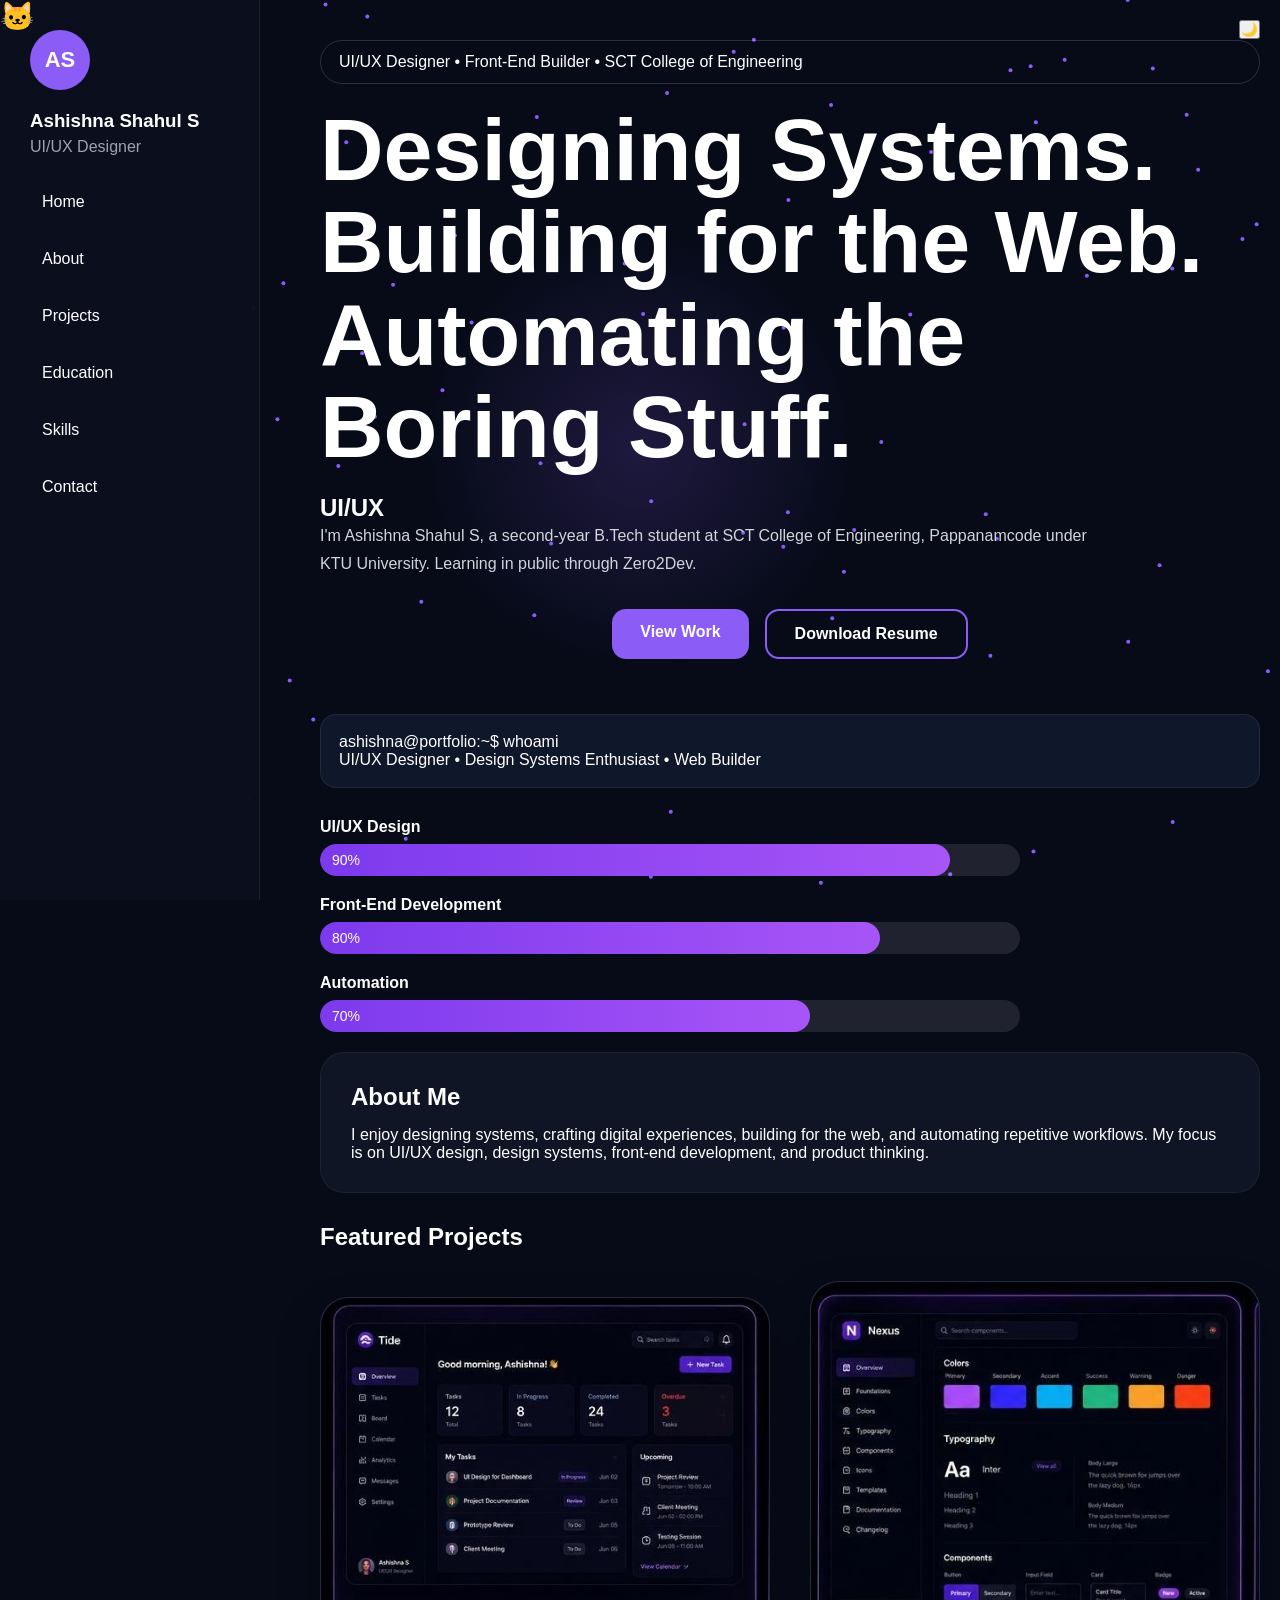
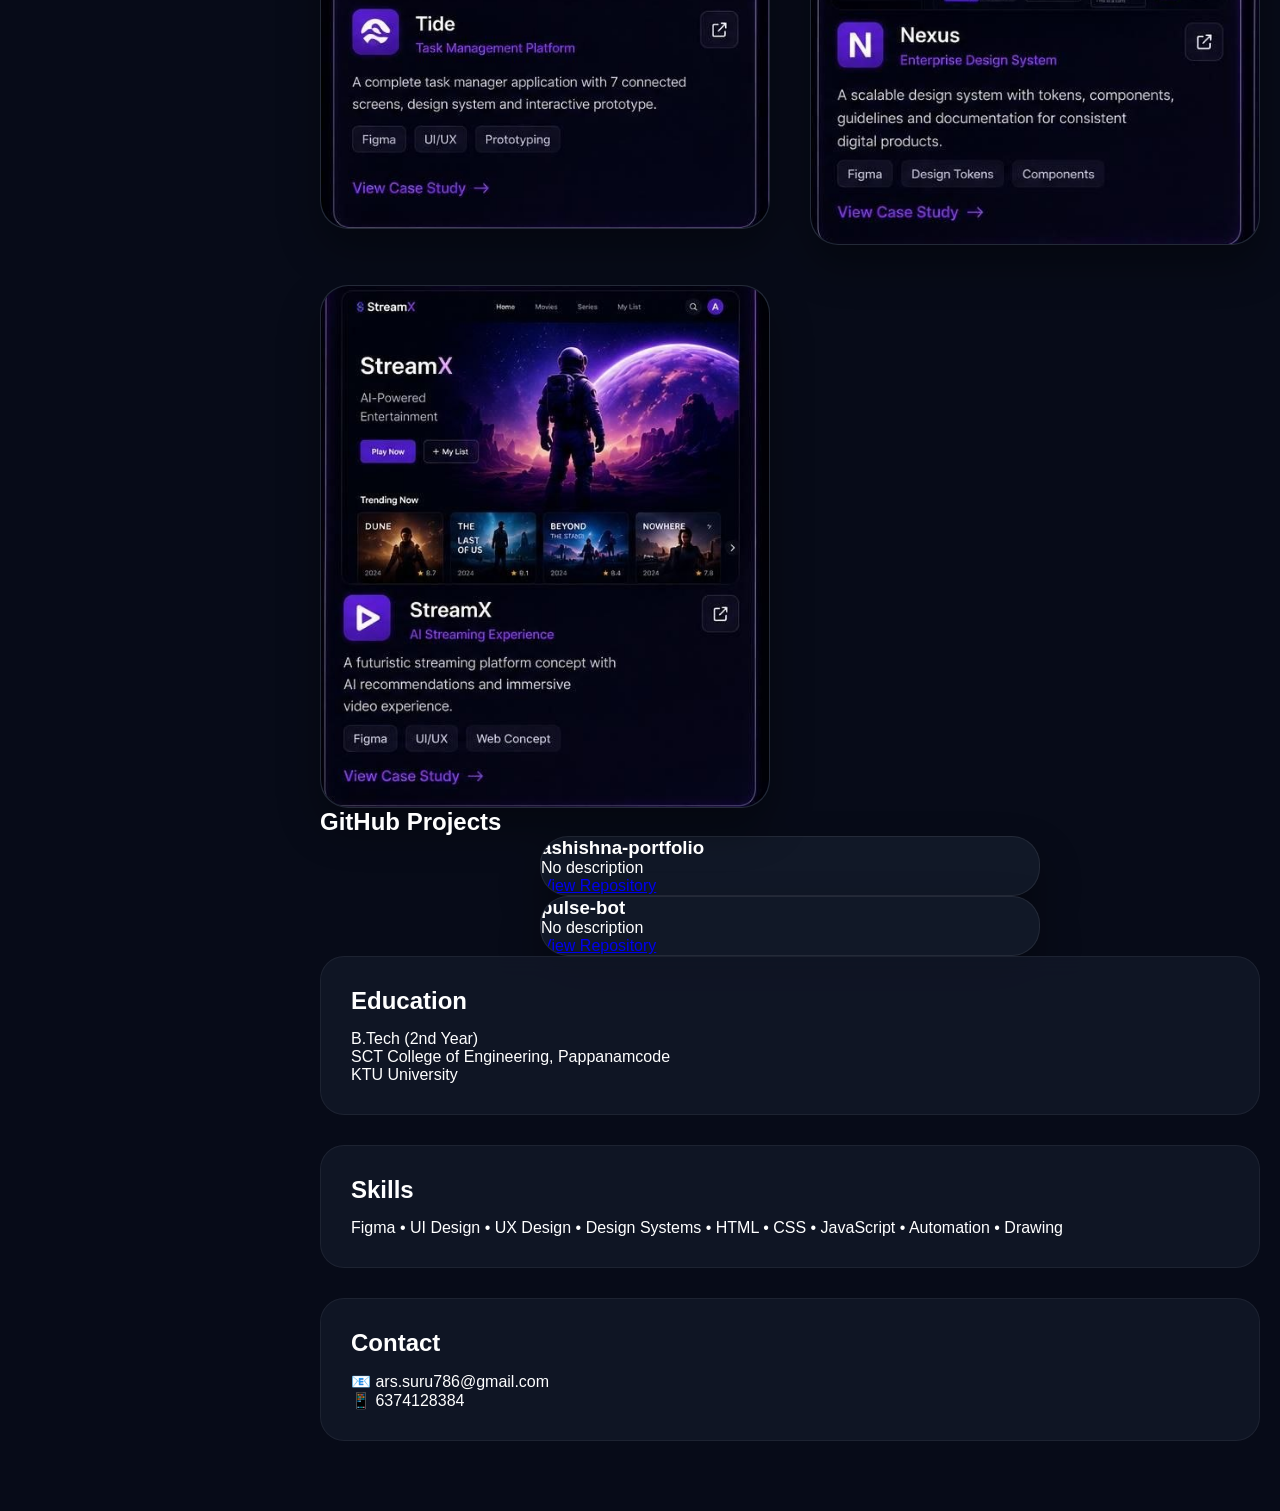
==== Ashishna_Portfolio_final/index.html @ 73d29919 "Added portfolio auto-update project" ====
<!DOCTYPE html>
<html lang="en">
<head>
<meta charset="UTF-8">
<meta name="viewport" content="width=device-width,initial-scale=1">
<title>Ashishna Shahul S | Ultimate Portfolio</title>
<link rel="stylesheet" href="style.css">
</head>
<body>
<div id="loader">Loading Ashishna's Portfolio...</div>
<canvas id="particles"></canvas>
<div id="cursor">🐱</div>
<div id="spotlight"></div>
<aside class="sidebar">
    <div class="logo">AS</div>

    <div class="profile">
        <h3>Ashishna Shahul S</h3>
        <p>UI/UX Designer</p>
    </div>

    <nav>
        <a href="#hero">Home</a>
        <a href="#about">About</a>
        <a href="#projects">Projects</a>
        <a href="#education">Education</a>
        <a href="#skills">Skills</a>
        <a href="#contact">Contact</a>
    </nav>
</aside>

<div class="content">

<button id="themeToggle">🌙</button>

<section id="hero" class="hero">
  
<div class="badge">UI/UX Designer • Front-End Builder • SCT College of Engineering</div>
<h1>Designing Systems.<br>Building for the Web.<br>Automating the Boring Stuff.</h1>
<h2 id="typing"></h2>
<p>I'm Ashishna Shahul S, a second-year B.Tech student at SCT College of Engineering, Pappanamcode under KTU University. Learning in public through Zero2Dev.</p>
<div class="hero-buttons">
    <a href="#projects" class="btn primary">View Work</a>
    <a href="resume.pdf" class="btn secondary">Download Resume</a>
</div>
<div class="terminal">ashishna@portfolio:~$ whoami<br>UI/UX Designer • Design Systems Enthusiast • Web Builder</div>
<div class="progress-section">
    <div class="progress-item">
        <span>UI/UX Design</span>
        <div class="progress-bar">
            <div class="progress-fill" style="width:90%">90%</div>
        </div>
    </div>

    <div class="progress-item">
        <span>Front-End Development</span>
        <div class="progress-bar">
            <div class="progress-fill" style="width:80%">80%</div>
        </div>
    </div>

    <div class="progress-item">
        <span>Automation</span>
        <div class="progress-bar">
            <div class="progress-fill" style="width:70%">70%</div>
        </div>
    </div>
</div>
</section>

<section id="about" class="card">
<h2>About Me</h2>
<p>I enjoy designing systems, crafting digital experiences, building for the web, and automating repetitive workflows. My focus is on UI/UX design, design systems, front-end development, and product thinking.</p>
</section>

<section id="projects" class="projects-section">
    <h2>Featured Projects</h2>

    <div class="project-grid">

        <!-- Tide -->
        <a href="https://www.figma.com/design/ckqOkbq3f13Qwi7QGzV6ME"
   target="_blank"
   class="project-card">
            <img src="images/tide.png" alt="Tide">
        </a>

        <!-- Nexus -->
        <a href="https://www.figma.com/design/JizBS6DKAow2HNlzYij7Tq"
   target="_blank"
   class="project-card">
    <img src="images/nexus.png" alt="Nexus">
</a>

        <!-- StreamX -->
        <a href="https://www.figma.com/design/Hef7ZCE6qSMxhWqpeAFQp7"
   target="_blank"
   class="project-card">
    <img src="images/streamx.png" alt="StreamX">
</a>

    </div>
</section>
<section>
    <h2>GitHub Projects</h2>

    <div id="github-projects"></div>
</section>
<section id="education" class="card">
<h2>Education</h2>
<p>B.Tech (2nd Year)<br>SCT College of Engineering, Pappanamcode<br>KTU University</p>
</section>

<section id="skills" class="card">
<h2>Skills</h2>
<p>Figma • UI Design • UX Design • Design Systems • HTML • CSS • JavaScript • Automation • Drawing</p>
</section>

<section id="contact" class="card">
<h2>Contact</h2>
<p>📧 ars.suru786@gmail.com</p>
<p>📱 6374128384</p>
</section>
</div>

<script src="script.js"></script>
</body>
</html>
---- Ashishna_Portfolio_final/style.css ----
:root{
    --bg:#070b18;
    --text:#ffffff;
    --card:#121829cc;
    --accent:#8b5cf6;
}

*{
    margin:0;
    padding:0;
    box-sizing:border-box;
}

body{
    background:var(--bg);
    color:var(--text);
    font-family:Inter,Arial,sans-serif;
    cursor:none;
}

/* SIDEBAR */

.sidebar{
    position:fixed;
    left:0;
    top:0;
    width:260px;
    height:100vh;
    background:rgba(12,15,30,.9);
    backdrop-filter:blur(20px);
    border-right:1px solid rgba(255,255,255,.08);
    padding:30px;
    z-index:100;
}

.logo{
    width:60px;
    height:60px;
    border-radius:50%;
    background:var(--accent);
    display:flex;
    align-items:center;
    justify-content:center;
    font-weight:bold;
    font-size:22px;
    margin-bottom:20px;
}

.profile h3{
    margin-bottom:6px;
}

.profile p{
    color:#9ca3af;
    margin-bottom:25px;
}

.sidebar nav{
    display:flex;
    flex-direction:column;
    gap:15px;
}

.sidebar nav a{
    color:white;
    text-decoration:none;
    padding:12px;
    border-radius:12px;
    transition:.3s;
}

.sidebar nav a:hover{
    background:rgba(139,92,246,.2);
}

/* CONTENT */

.content{
    margin-left:280px;
    padding:40px;
    width:calc(100% - 260px);
}

/* HERO */

.hero{
    min-height:90vh;
    display:flex;
    flex-direction:column;
    justify-content:center;
}

.badge{
    display:inline-block;
    border:1px solid rgba(255,255,255,.15);
    padding:12px 18px;
    border-radius:999px;
    margin-bottom:20px;
}

.hero h1{
    font-size:clamp(3rem,7vw,5.5rem);
    line-height:1.05;
    margin-bottom:20px;
}

.hero p{
    max-width:800px;
    line-height:1.8;
    color:#d1d5db;
}
.card,
.project{
    transition:0.4s;
}

.card:hover,
.project:hover{
    transform:translateY(-10px);
    box-shadow:0 20px 40px rgba(124,58,237,.25);
}
.hero-buttons{
    display:flex;
    gap:16px;
    margin:30px 0;
    flex-wrap:wrap;
    justify-content:center;
}

.btn{
    text-decoration:none;
    padding:14px 28px;
    border-radius:14px;
    font-weight:600;
    transition:0.3s;
}

.btn.primary{
    background:var(--accent);
    color:white;
}

.btn.primary:hover{
    transform:translateY(-4px);
    box-shadow:0 10px 25px rgba(124,58,237,.4);
}

.btn.secondary{
    border:2px solid var(--accent);
    color:var(--text);
}

.btn.secondary:hover{
    background:rgba(124,58,237,.15);
    transform:translateY(-4px);
}



/* CARDS */

.card{
    background:var(--card);
    backdrop-filter:blur(12px);
    border:1px solid rgba(255,255,255,.06);
    border-radius:24px;
    padding:30px;
    margin-bottom:30px;
}

.card h2{
    margin-bottom:15px;
}

/* PROJECTS */

.projects-section h2{
    margin-bottom:30px;
}

.project-grid{
    display:grid;
    grid-template-columns:repeat(auto-fit,minmax(350px,350px));
    gap:35px;
    justify-content:center;
    align-items:start;
}

.project-card{
    display:block;
    width:350px;
    max-width:100%;
    overflow:hidden;
    border-radius:28px;
    background:#111827;
    border:1px solid rgba(255,255,255,.08);
    box-shadow:0 20px 40px rgba(0,0,0,.35);
    transition:all 0.4s ease;
}

.project-card img{
    width:100%;
    height:auto;
    display:block;
    border-radius:28px;
    transition:transform 0.5s ease;
}

.project-card:hover{
    transform:translateY(-12px);
    box-shadow:0 30px 60px rgba(124,58,237,.35);
}

.project-card:hover img{
    transform:scale(1.03);
}

@media(max-width:768px){
    .project-grid{
        grid-template-columns:1fr;
    }

    .project-card{
        width:100%;
    }
}

/* TERMINAL */

.terminal{
    margin-top:25px;
    background:#0f172a;
    padding:18px;
    border-radius:16px;
    border:1px solid rgba(255,255,255,.08);
}

/* EFFECTS */

#particles,
#spotlight{
    position:fixed;
    inset:0;
    z-index:-2;
}

#spotlight{
    background:
    radial-gradient(
        circle at var(--x,50%) var(--y,50%),
        rgba(139,92,246,.18),
        transparent 220px
    );
}

#cursor{
    position:fixed;
    pointer-events:none;
    z-index:9999;
    font-size:28px;
}

#loader{
    position:fixed;
    inset:0;
    display:flex;
    justify-content:center;
    align-items:center;
    background:black;
    z-index:99999;
}

#themeToggle{
    position:fixed;
    top:20px;
    right:20px;
    z-index:1000;
}

/* MOBILE */

@media(max-width:900px){

.sidebar{
    position:relative;
    width:100%;
    height:auto;
}

.content{
    margin-left:0;
    padding:20px;
}

.hero h1{
    font-size:3rem;
}


}
.progress-section{
    width:100%;
    max-width:700px;
    margin-top:30px;
}

.progress-item{
    margin-bottom:20px;
}

.progress-item span{
    display:block;
    margin-bottom:8px;
    font-weight:600;
}

.progress-bar{
    background:rgba(255,255,255,.1);
    border-radius:999px;
    overflow:hidden;
}

.progress-fill{
    background:linear-gradient(90deg,#7c3aed,#a855f7);
    padding:8px 12px;
    border-radius:999px;
    color:white;
    font-size:14px;
}
/* PROJECT IMAGE CARDS */

.projects-section h2{
    margin-bottom:30px;
}

.project-grid{
    display:grid;
    grid-template-columns:repeat(auto-fit,minmax(380px,1fr));
    gap:40px;
    align-items:start;
}

.project-card{
    display:block;
    overflow:hidden;
    border-radius:28px;
    transition:0.4s ease;
    background:#111827;
    box-shadow:0 20px 40px rgba(0,0,0,.35);
}

.project-card img{
    width:100%;
    display:block;
    border-radius:28px;
    transition:0.5s ease;
}
.project-card{
    width:100%;
    max-width:500px;
    margin:auto;
}

.project-card:hover{
    transform:translateY(-12px);
    box-shadow:0 30px 60px rgba(124,58,237,.35);
}

.project-card:hover img{
    transform:scale(1.03);
}

@media(max-width:768px){
    .project-grid{
        grid-template-columns:1fr;
    }
}
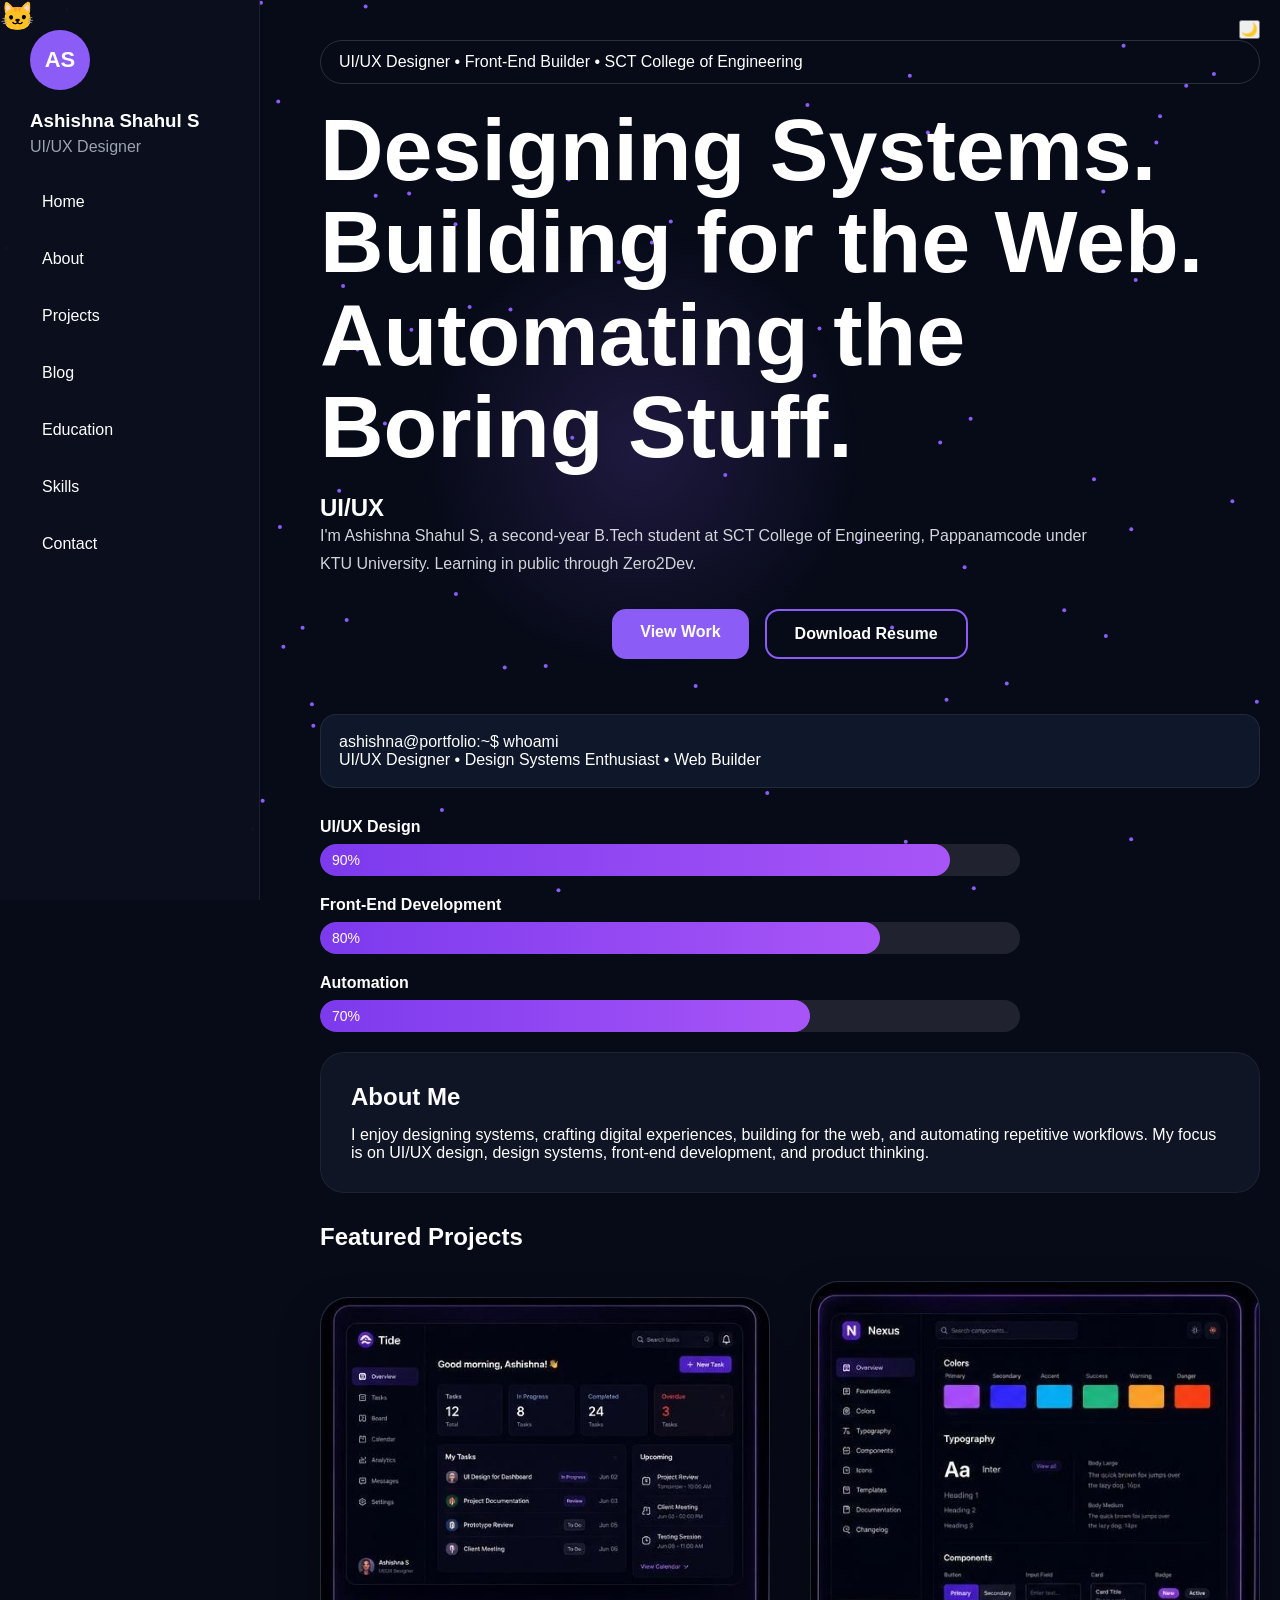
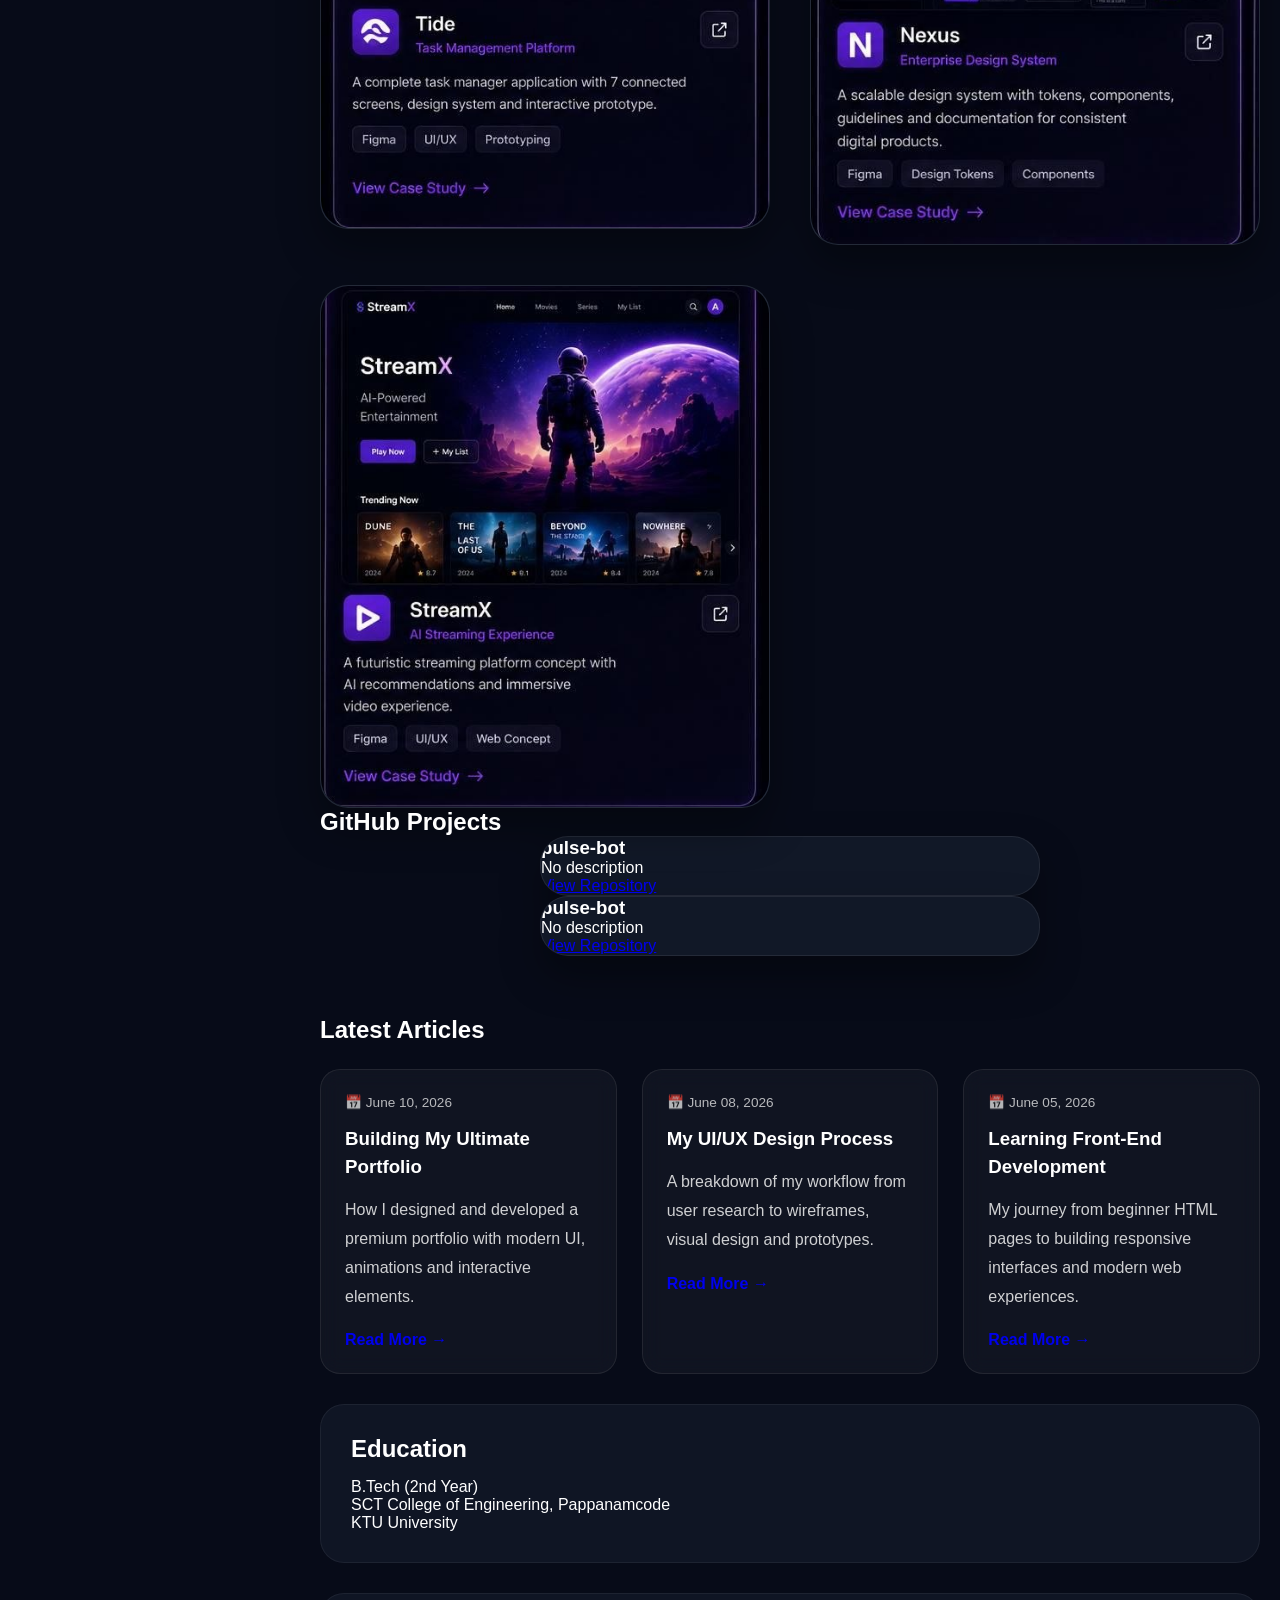
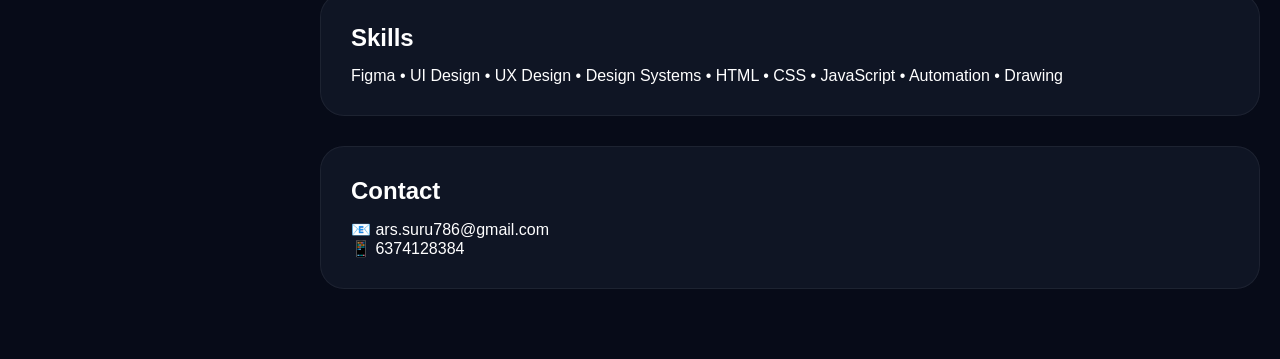
==== commit ce176e6f: "Added blog section" ====
--- a/Ashishna_Portfolio_final/index.html
+++ b/Ashishna_Portfolio_final/index.html
@@ -23,6 +23,7 @@
         <a href="#hero">Home</a>
         <a href="#about">About</a>
         <a href="#projects">Projects</a>
+        <a href="#blog">Blog</a>
         <a href="#education">Education</a>
         <a href="#skills">Skills</a>
         <a href="#contact">Contact</a>
@@ -106,6 +107,60 @@
 
     <div id="github-projects"></div>
 </section>
+<section id="blog" class="blog-section">
+
+    <h2>Latest Articles</h2>
+
+    <div class="blog-grid">
+
+        <article class="blog-card card">
+            <div class="blog-date">📅 June 10, 2026</div>
+
+            <h3>Building My Ultimate Portfolio</h3>
+
+            <p>
+                How I designed and developed a premium portfolio
+                with modern UI, animations and interactive elements.
+            </p>
+
+            <a href="#" class="blog-link">
+                Read More →
+            </a>
+        </article>
+
+        <article class="blog-card card">
+            <div class="blog-date">📅 June 08, 2026</div>
+
+            <h3>My UI/UX Design Process</h3>
+
+            <p>
+                A breakdown of my workflow from user research
+                to wireframes, visual design and prototypes.
+            </p>
+
+            <a href="#" class="blog-link">
+                Read More →
+            </a>
+        </article>
+
+        <article class="blog-card card">
+            <div class="blog-date">📅 June 05, 2026</div>
+
+            <h3>Learning Front-End Development</h3>
+
+            <p>
+                My journey from beginner HTML pages to building
+                responsive interfaces and modern web experiences.
+            </p>
+
+            <a href="#" class="blog-link">
+                Read More →
+            </a>
+        </article>
+
+    </div>
+
+</section>
 <section id="education" class="card">
 <h2>Education</h2>
 <p>B.Tech (2nd Year)<br>SCT College of Engineering, Pappanamcode<br>KTU University</p>
--- a/Ashishna_Portfolio_final/style.css
+++ b/Ashishna_Portfolio_final/style.css
@@ -374,4 +374,68 @@
     .project-grid{
         grid-template-columns:1fr;
     }
+}
+/* ================= BLOG SECTION ================= */
+
+.blog-section{
+    margin-top:60px;
+}
+
+.blog-section h2{
+    margin-bottom:25px;
+}
+
+.blog-grid{
+    display:grid;
+    grid-template-columns:repeat(3,1fr);
+    gap:25px;
+}
+
+.blog-card{
+    background:rgba(255,255,255,0.04);
+    border:1px solid rgba(255,255,255,0.08);
+    border-radius:20px;
+    padding:24px;
+    backdrop-filter:blur(10px);
+    transition:all .35s ease;
+}
+
+.blog-card:hover{
+    transform:translateY(-8px);
+    border-color:#6ee7ff;
+    box-shadow:0 15px 40px rgba(110,231,255,.15);
+}
+
+.blog-date{
+    font-size:.85rem;
+    opacity:.7;
+    margin-bottom:15px;
+}
+
+.blog-card h3{
+    margin-bottom:15px;
+    line-height:1.5;
+}
+
+.blog-card p{
+    opacity:.8;
+    line-height:1.8;
+    margin-bottom:20px;
+}
+
+.blog-link{
+    text-decoration:none;
+    font-weight:600;
+}
+
+.blog-link:hover{
+    letter-spacing:.5px;
+}
+
+@media(max-width:900px){
+
+    .blog-grid{
+        grid-template-columns:1fr;
+    }
+
 }
